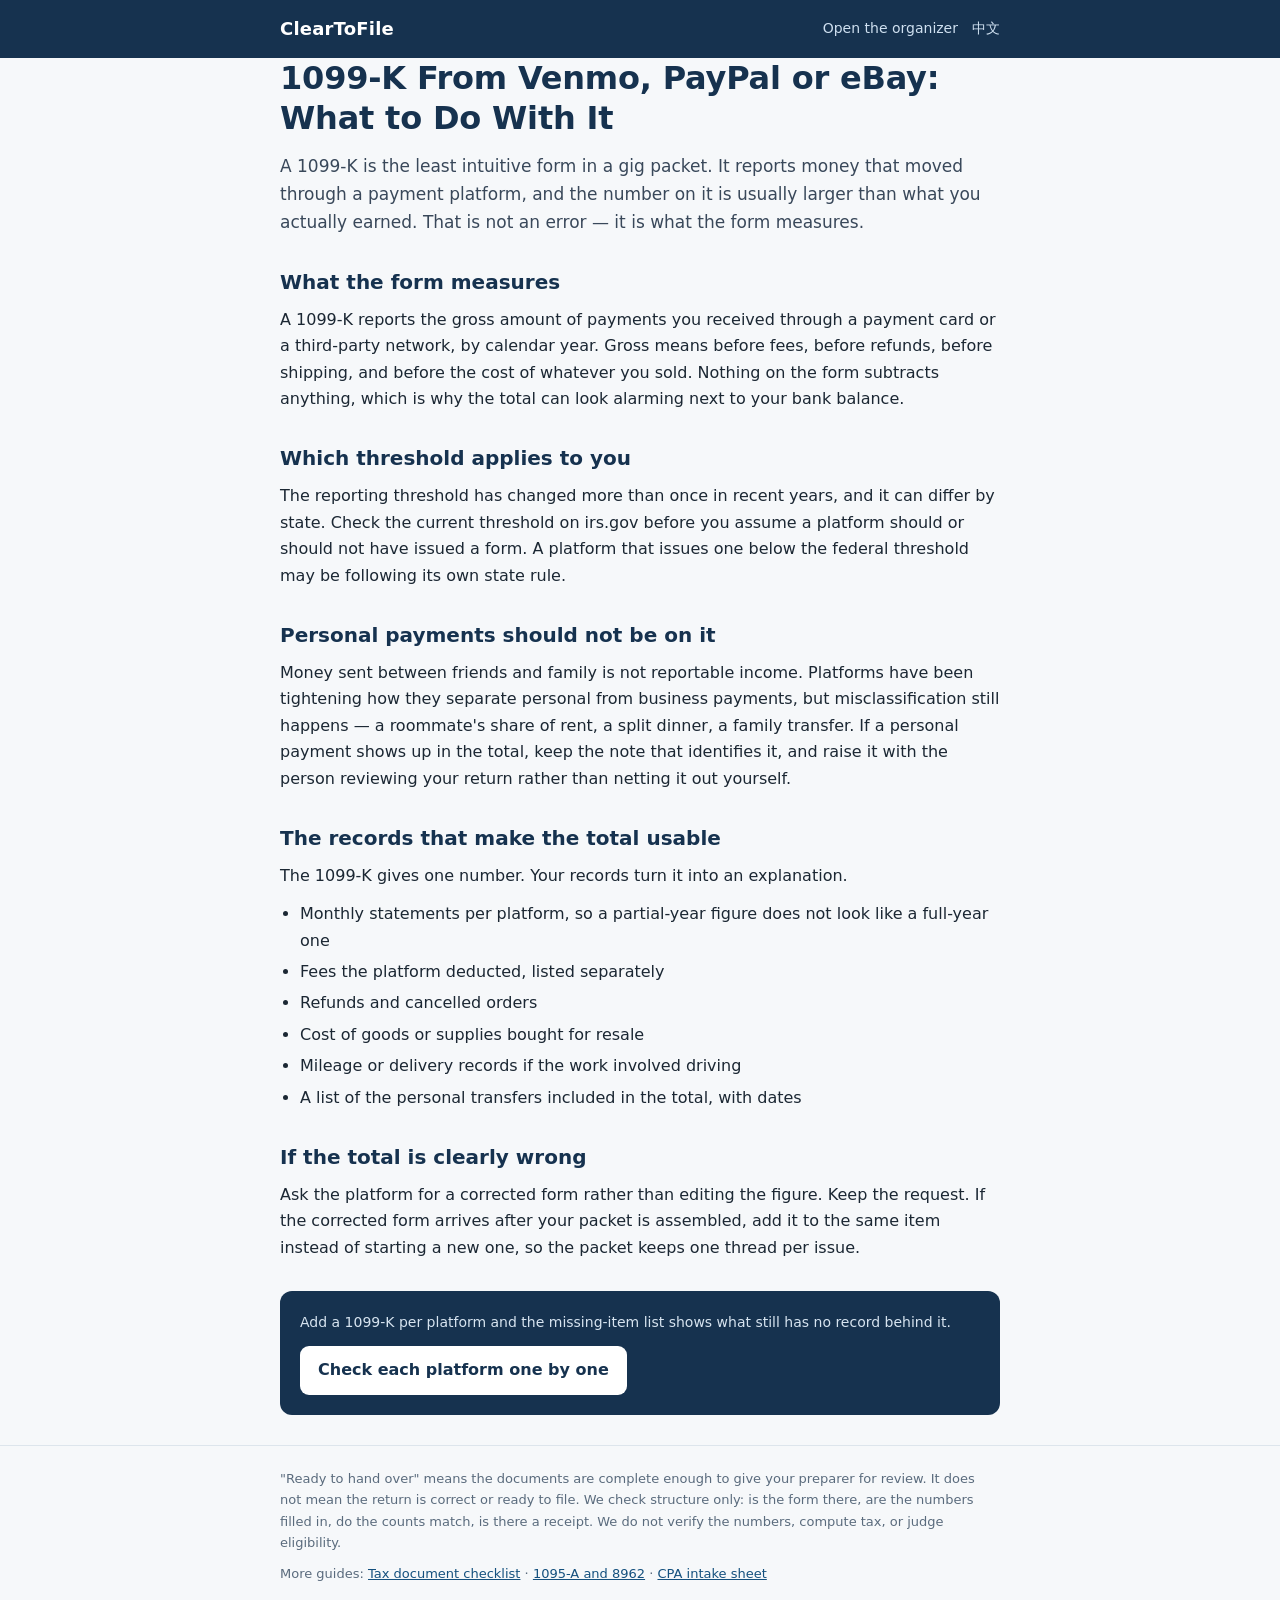
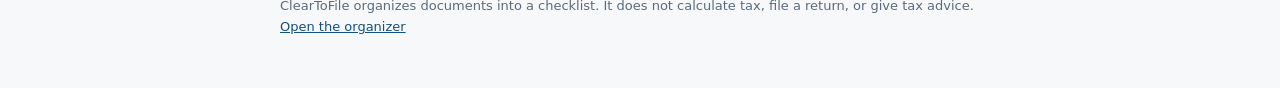
==== 1099-k-venmo-paypal-ebay.html @ 191958ee "refactor(seo): 英文页回到根路径，取消 /en/ 与 hreflang；默认语言改为英文 按 15:48 收紧的范围： - 落地页默认英文：?lang > 本地选择 > 浏览器语言(zh" ====
<!DOCTYPE html>
<html lang="en">
<head>
<meta charset="utf-8">
<meta name="viewport" content="width=device-width,initial-scale=1">
<title>1099-K From Venmo, PayPal or eBay: What to Do With It</title>
<meta name="description" content="A 1099-K reports gross payment volume, not profit. What the form includes, what it leaves out, and which records to keep so the total makes sense to your preparer.">
<link rel="canonical" href="https://szzxli.github.io/tax-packet-organizer/1099-k-venmo-paypal-ebay.html">
<meta property="og:type" content="article">
<meta property="og:site_name" content="ClearToFile">
<meta property="og:title" content="1099-K From Venmo, PayPal or eBay: What to Do With It">
<meta property="og:description" content="A 1099-K reports gross payment volume, not profit. What the form includes, what it leaves out, and which records to keep so the total makes sense to your preparer.">
<meta property="og:url" content="https://szzxli.github.io/tax-packet-organizer/1099-k-venmo-paypal-ebay.html">
<meta property="og:locale" content="en_US">
<meta name="twitter:card" content="summary">
<link rel="stylesheet" href="./seo.css">
</head>
<body>
<header class="site"><div class="wrap">
<a class="brand" href="https://szzxli.github.io/tax-packet-organizer/formal.html?lang=en">ClearToFile</a>
<nav>
<a href="https://szzxli.github.io/tax-packet-organizer/formal.html?lang=en">Open the organizer</a>
<a href="./formal.html?lang=zh" lang="zh-CN">中文</a>
</nav>
</div></header>
<main class="wrap">
<h1>1099-K From Venmo, PayPal or eBay: What to Do With It</h1>
<p class="lede">A 1099-K is the least intuitive form in a gig packet. It reports money that moved through a payment platform, and the number on it is usually larger than what you actually earned. That is not an error — it is what the form measures.</p>

<h2>What the form measures</h2>
<p>A 1099-K reports the gross amount of payments you received through a payment card or a third-party network, by calendar year. Gross means before fees, before refunds, before shipping, and before the cost of whatever you sold. Nothing on the form subtracts anything, which is why the total can look alarming next to your bank balance.</p>

<h2>Which threshold applies to you</h2>
<p>The reporting threshold has changed more than once in recent years, and it can differ by state. Check the current threshold on irs.gov before you assume a platform should or should not have issued a form. A platform that issues one below the federal threshold may be following its own state rule.</p>

<h2>Personal payments should not be on it</h2>
<p>Money sent between friends and family is not reportable income. Platforms have been tightening how they separate personal from business payments, but misclassification still happens — a roommate's share of rent, a split dinner, a family transfer. If a personal payment shows up in the total, keep the note that identifies it, and raise it with the person reviewing your return rather than netting it out yourself.</p>

<h2>The records that make the total usable</h2>
<p>The 1099-K gives one number. Your records turn it into an explanation.</p>
<ul>
<li>Monthly statements per platform, so a partial-year figure does not look like a full-year one</li>
<li>Fees the platform deducted, listed separately</li>
<li>Refunds and cancelled orders</li>
<li>Cost of goods or supplies bought for resale</li>
<li>Mileage or delivery records if the work involved driving</li>
<li>A list of the personal transfers included in the total, with dates</li>
</ul>

<h2>If the total is clearly wrong</h2>
<p>Ask the platform for a corrected form rather than editing the figure. Keep the request. If the corrected form arrives after your packet is assembled, add it to the same item instead of starting a new one, so the packet keeps one thread per issue.</p>

<div class="cta">
<p>Add a 1099-K per platform and the missing-item list shows what still has no record behind it.</p>
<a class="btn" href="https://szzxli.github.io/tax-packet-organizer/formal.html?lang=en&amp;ref=seo-1099-k-venmo-paypal-ebay">Check each platform one by one</a>
</div>
</main>
<footer class="site"><div class="wrap">
<p>"Ready to hand over" means the documents are complete enough to give your preparer for review. It does not mean the return is correct or ready to file. We check structure only: is the form there, are the numbers filled in, do the counts match, is there a receipt. We do not verify the numbers, compute tax, or judge eligibility.</p>
<p class="more">More guides: <a href="./tax-document-checklist.html">Tax document checklist</a> · <a href="./form-1095-a-and-8962.html">1095-A and 8962</a> · <a href="./what-to-bring-to-your-cpa.html">CPA intake sheet</a></p>
<p>ClearToFile organizes documents into a checklist. It does not calculate tax, file a return, or give tax advice. <a href="https://szzxli.github.io/tax-packet-organizer/formal.html?lang=en">Open the organizer</a></p>
</div></footer>
</body>
</html>
---- seo.css ----
*{box-sizing:border-box}
body{margin:0;background:#f6f8fa;color:#1b2733;font:16px/1.65 system-ui,-apple-system,"Segoe UI",Roboto,Helvetica,Arial,sans-serif}
a{color:#14507e}
.wrap{max-width:760px;margin:0 auto;padding:0 20px}
header.site{background:#16324f;color:#fff;padding:14px 0}
header.site .wrap{display:flex;align-items:center;gap:16px;flex-wrap:wrap}
.brand{font-weight:700;font-size:18px;color:#fff;text-decoration:none;letter-spacing:.2px}
header.site nav{display:flex;gap:14px;flex-wrap:wrap;font-size:14px;margin-left:auto}
header.site nav a{color:#cfe0f0;text-decoration:none}
header.site nav a:hover{color:#fff;text-decoration:underline}
main{padding:32px 0 8px}
h1{font-size:32px;line-height:1.25;margin:0 0 14px;color:#16324f;letter-spacing:-.2px}
.lede{font-size:17px;color:#39485a;margin:0 0 26px}
h2{font-size:20px;margin:30px 0 8px;color:#16324f}
p{margin:0 0 12px}
ul{margin:8px 0 14px;padding-left:20px}
li{margin:5px 0}
.note{background:#fff;border:1px solid #dde5ec;border-left:4px solid #2a6db0;border-radius:8px;padding:12px 14px;margin:18px 0;font-size:14px;color:#39485a}
.cta{background:#16324f;color:#fff;border-radius:12px;padding:20px;margin:30px 0}
.cta p{margin:0 0 12px;color:#d7e4f0;font-size:14px}
.cta a.btn{display:inline-block;background:#fff;color:#16324f;font-weight:700;text-decoration:none;padding:11px 18px;border-radius:9px}
footer.site{border-top:1px solid #dde5ec;margin-top:26px;padding:22px 0 40px;font-size:13px;color:#5a6b7d}
footer.site p{margin:0 0 10px}
footer.site a{color:#14507e}
.cards{display:grid;gap:14px;margin:22px 0}
.card{display:block;background:#fff;border:1px solid #dde5ec;border-radius:12px;padding:16px 18px;text-decoration:none}
.card strong{display:block;color:#16324f;font-size:17px;margin-bottom:4px}
.card span{color:#4a5a6b;font-size:14px}
.card:hover{border-color:#2a6db0}
.more{color:#5a6b7d}
.more a{white-space:nowrap}
@media(max-width:600px){h1{font-size:25px}main{padding:22px 0 0}}
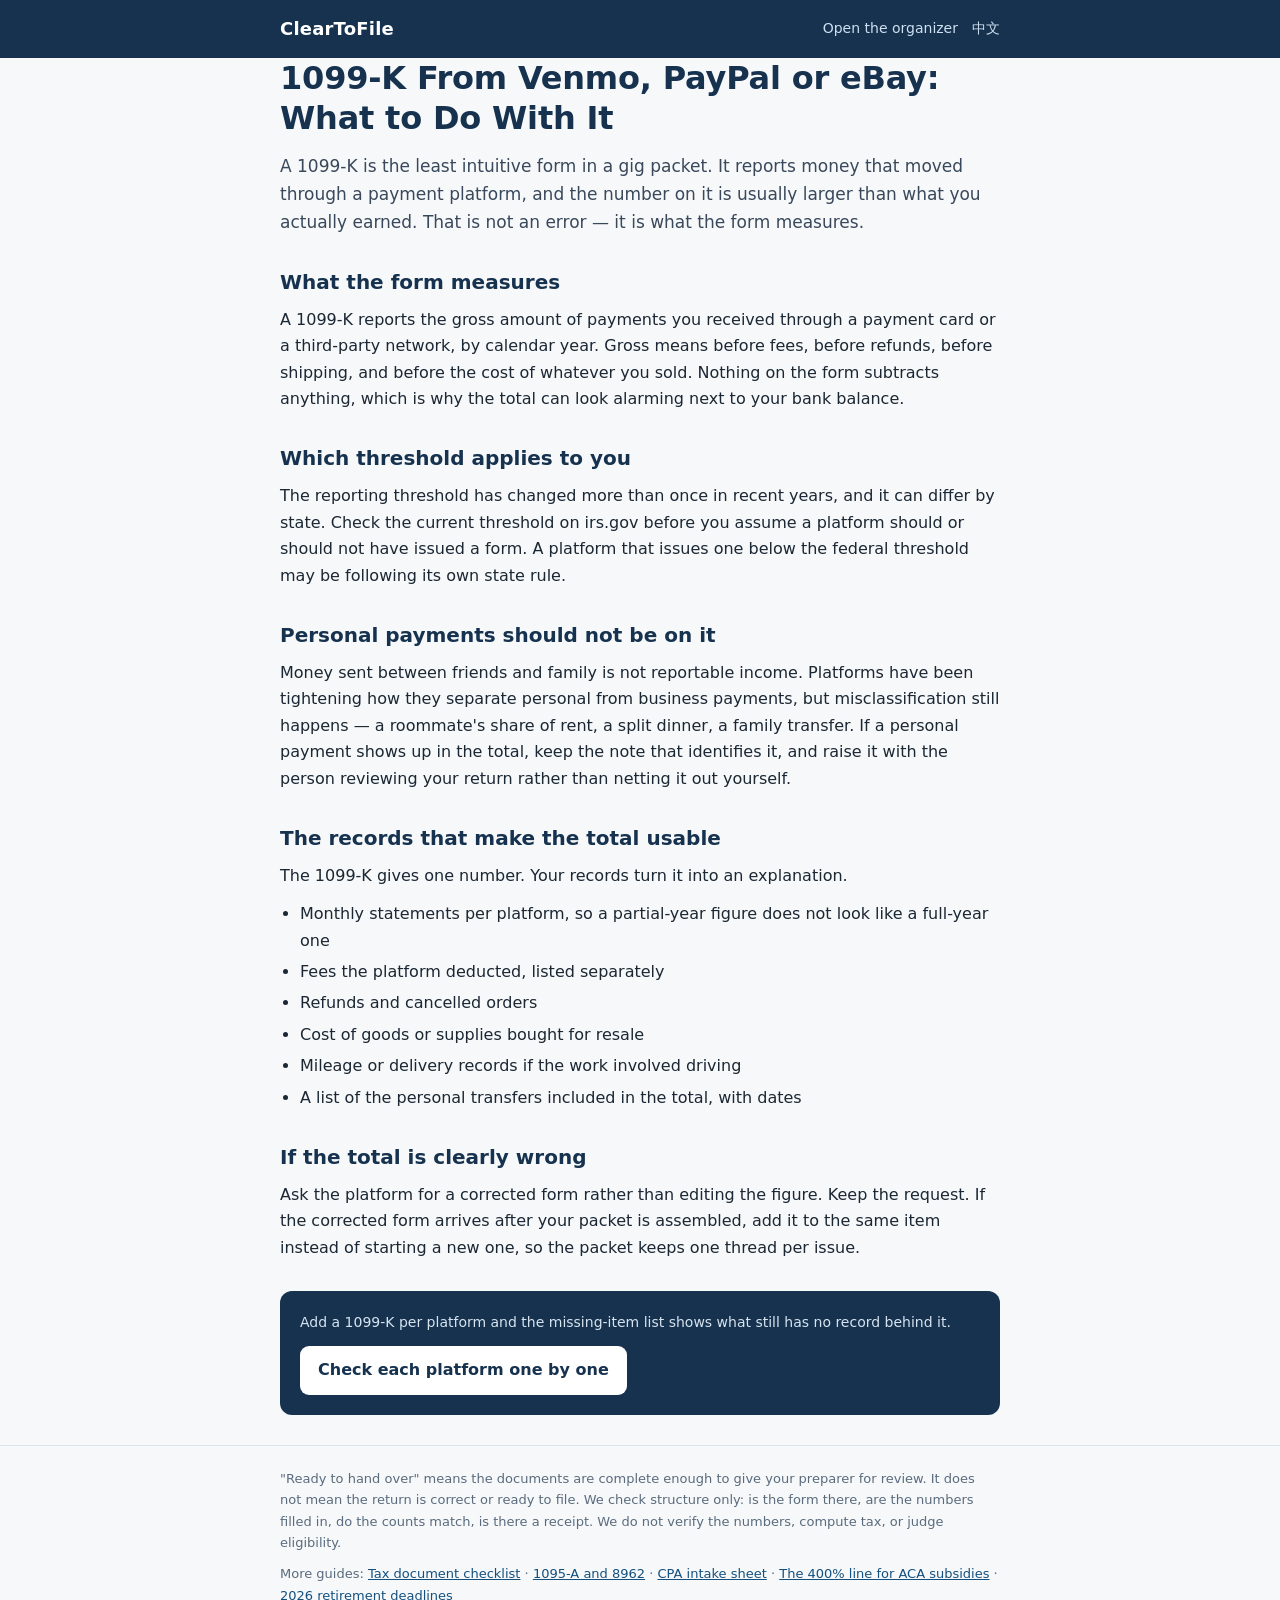
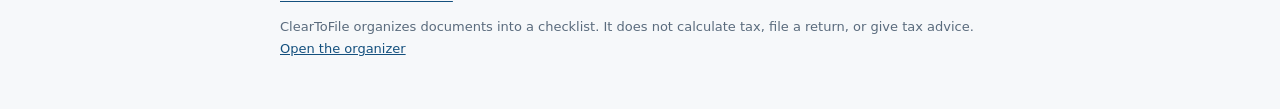
==== commit 1e7464aa: "feat(seo): 补两篇英文页（ACA 400% 线、2026 退休缴款截止日），sitemap 到 8 条，四篇旧页互链补齐；test_seo_pages 改六篇口径" ====
--- a/1099-k-venmo-paypal-ebay.html
+++ b/1099-k-venmo-paypal-ebay.html
@@ -5,21 +5,21 @@
 <meta name="viewport" content="width=device-width,initial-scale=1">
 <title>1099-K From Venmo, PayPal or eBay: What to Do With It</title>
 <meta name="description" content="A 1099-K reports gross payment volume, not profit. What the form includes, what it leaves out, and which records to keep so the total makes sense to your preparer.">
-<link rel="canonical" href="https://szzxli.github.io/tax-packet-organizer/1099-k-venmo-paypal-ebay.html">
+<link rel="canonical" href="https://tax.ucplan.org/1099-k-venmo-paypal-ebay.html">
 <meta property="og:type" content="article">
 <meta property="og:site_name" content="ClearToFile">
 <meta property="og:title" content="1099-K From Venmo, PayPal or eBay: What to Do With It">
 <meta property="og:description" content="A 1099-K reports gross payment volume, not profit. What the form includes, what it leaves out, and which records to keep so the total makes sense to your preparer.">
-<meta property="og:url" content="https://szzxli.github.io/tax-packet-organizer/1099-k-venmo-paypal-ebay.html">
+<meta property="og:url" content="https://tax.ucplan.org/1099-k-venmo-paypal-ebay.html">
 <meta property="og:locale" content="en_US">
 <meta name="twitter:card" content="summary">
 <link rel="stylesheet" href="./seo.css">
 </head>
 <body>
 <header class="site"><div class="wrap">
-<a class="brand" href="https://szzxli.github.io/tax-packet-organizer/formal.html?lang=en">ClearToFile</a>
+<a class="brand" href="https://tax.ucplan.org/formal.html?lang=en">ClearToFile</a>
 <nav>
-<a href="https://szzxli.github.io/tax-packet-organizer/formal.html?lang=en">Open the organizer</a>
+<a href="https://tax.ucplan.org/formal.html?lang=en">Open the organizer</a>
 <a href="./formal.html?lang=zh" lang="zh-CN">中文</a>
 </nav>
 </div></header>
@@ -52,13 +52,14 @@
 
 <div class="cta">
 <p>Add a 1099-K per platform and the missing-item list shows what still has no record behind it.</p>
-<a class="btn" href="https://szzxli.github.io/tax-packet-organizer/formal.html?lang=en&amp;ref=seo-1099-k-venmo-paypal-ebay">Check each platform one by one</a>
+<a class="btn" href="https://tax.ucplan.org/formal.html?lang=en&amp;ref=seo-1099-k-venmo-paypal-ebay">Check each platform one by one</a>
 </div>
 </main>
 <footer class="site"><div class="wrap">
 <p>"Ready to hand over" means the documents are complete enough to give your preparer for review. It does not mean the return is correct or ready to file. We check structure only: is the form there, are the numbers filled in, do the counts match, is there a receipt. We do not verify the numbers, compute tax, or judge eligibility.</p>
-<p class="more">More guides: <a href="./tax-document-checklist.html">Tax document checklist</a> · <a href="./form-1095-a-and-8962.html">1095-A and 8962</a> · <a href="./what-to-bring-to-your-cpa.html">CPA intake sheet</a></p>
-<p>ClearToFile organizes documents into a checklist. It does not calculate tax, file a return, or give tax advice. <a href="https://szzxli.github.io/tax-packet-organizer/formal.html?lang=en">Open the organizer</a></p>
+<p class="more">More guides: <a href="./tax-document-checklist.html">Tax document checklist</a> · <a href="./form-1095-a-and-8962.html">1095-A and 8962</a> · <a href="./what-to-bring-to-your-cpa.html">CPA intake sheet</a> · <a href="./aca-400-percent-line.html">The 400% line for ACA subsidies</a> · <a href="./retirement-contribution-deadlines-2026.html">2026 retirement deadlines</a></p>
+<p>ClearToFile organizes documents into a checklist. It does not calculate tax, file a return, or give tax advice. <a href="https://tax.ucplan.org/formal.html?lang=en">Open the organizer</a></p>
 </div></footer>
+<script src="/track.js" defer></script>
 </body>
 </html>
